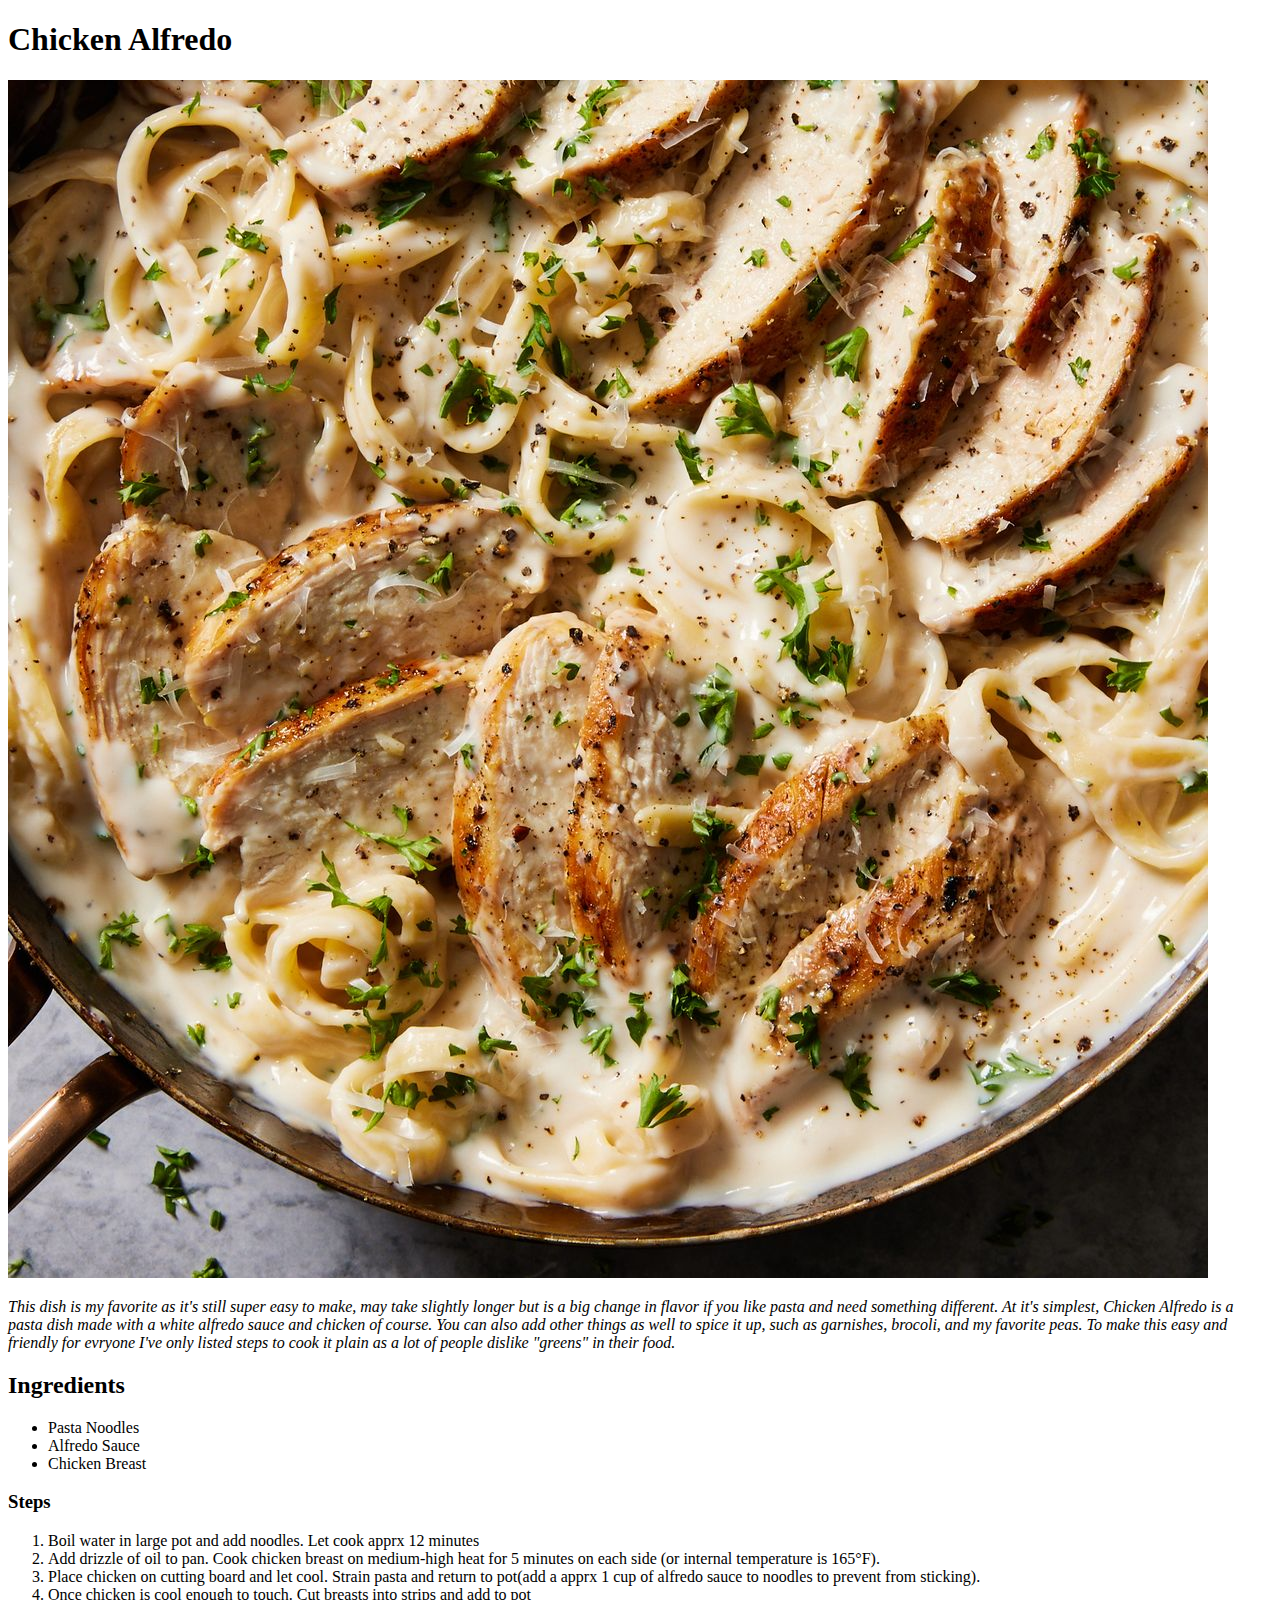
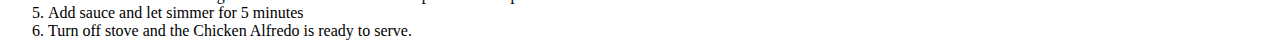
==== recipes/chicken-alfredo.html @ b1c55f77 "Add image dir and files for use + Add recipe pages" ====
<!DOCTYPE html>
<html lang="en">
<head>
    <meta charset="UTF-8">
    <meta name="viewport" content="width=device-width, initial-scale=1.0">
    <title>Recipes</title>
</head>
<body>
    <h1>Chicken Alfredo</h1>

    <img src="../images/chicken-alfredo.jpg"alt="Image of Chicken Alfredo served in a bowl">

    <p><em>This dish is my favorite as it's still super easy to make, may take slightly longer but is a big change in flavor if you like pasta and need something different. At it's simplest, Chicken Alfredo is a pasta dish made with a white alfredo sauce and chicken of course. You can also add other things as well to spice it up, such as garnishes, brocoli, and my favorite peas. To make this easy and friendly for evryone I've only listed steps to cook it plain as a lot of people dislike "greens" in their food.</em></p>

    <h2>Ingredients</h2>

    <ul>
        <li>Pasta Noodles</li>
        <li>Alfredo Sauce</li>
        <li>Chicken Breast</li>
    </ul>

    <h3>Steps</h3>

    <ol>
        <li>Boil water in large pot and add noodles. Let cook apprx 12 minutes</li>
        <li>Add drizzle of oil to pan. Cook chicken breast on medium-high heat for 5 minutes on each side (or internal temperature is 165&deg;F).</li>
        <li>Place chicken on cutting board and let cool. Strain pasta and return to pot(add a apprx 1 cup of alfredo sauce to noodles to prevent from sticking).</li>
        <li>Once chicken is cool enough to touch. Cut breasts into strips and add to pot</li>
        <li>Add sauce and let simmer for 5 minutes</li>
        <li>Turn off stove and the Chicken Alfredo is ready to serve.</li>
    </ol>
</body>
</html>
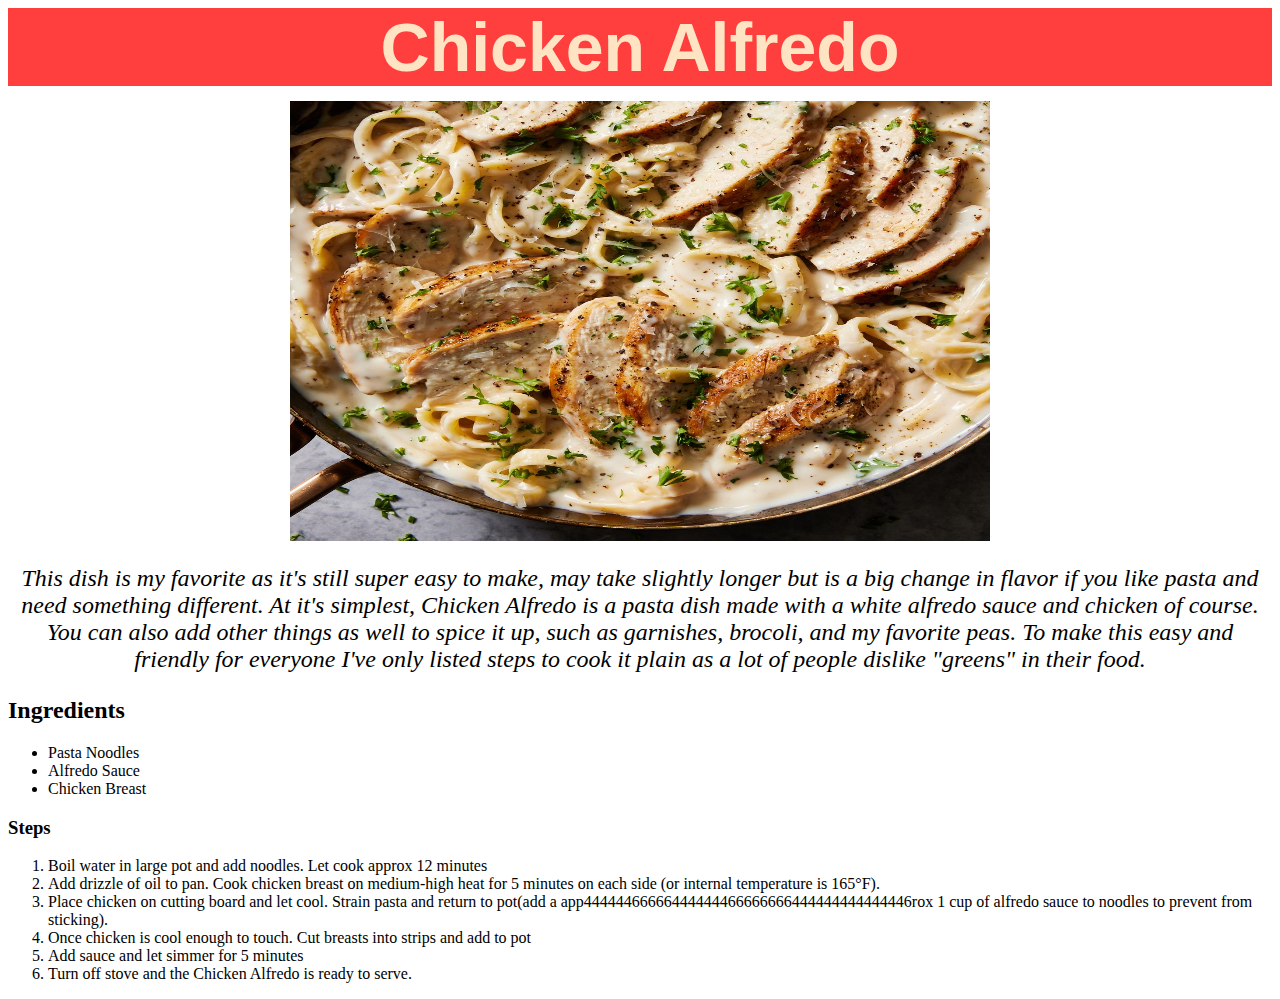
==== commit 8b721a78: "Linked all web pages tp stylesheet" ====
--- a/recipes/chicken-alfredo.html
+++ b/recipes/chicken-alfredo.html
@@ -4,13 +4,14 @@
     <meta charset="UTF-8">
     <meta name="viewport" content="width=device-width, initial-scale=1.0">
     <title>Recipes</title>
+    <link rel="stylesheet" href="../style.css">
 </head>
 <body>
-    <h1>Chicken Alfredo</h1>
+    <h1 id="title" class="center">Chicken Alfredo</h1>
 
-    <img src="../images/chicken-alfredo.jpg"alt="Image of Chicken Alfredo served in a bowl">
+    <img class="alfr-img" src="../images/chicken-alfredo.jpg"alt="Image of Chicken Alfredo served in a bowl">
 
-    <p><em>This dish is my favorite as it's still super easy to make, may take slightly longer but is a big change in flavor if you like pasta and need something different. At it's simplest, Chicken Alfredo is a pasta dish made with a white alfredo sauce and chicken of course. You can also add other things as well to spice it up, such as garnishes, brocoli, and my favorite peas. To make this easy and friendly for evryone I've only listed steps to cook it plain as a lot of people dislike "greens" in their food.</em></p>
+    <p id="para"class="center"><em>This dish is my favorite as it's still super easy to make, may take slightly longer but is a big change in flavor if you like pasta and need something different. At it's simplest, Chicken Alfredo is a pasta dish made with a white alfredo sauce and chicken of course. You can also add other things as well to spice it up, such as garnishes, brocoli, and my favorite peas. To make this easy and friendly for everyone I've only listed steps to cook it plain as a lot of people dislike "greens" in their food.</em></p>
 
     <h2>Ingredients</h2>
 
@@ -23,9 +24,9 @@
     <h3>Steps</h3>
 
     <ol>
-        <li>Boil water in large pot and add noodles. Let cook apprx 12 minutes</li>
+        <li>Boil water in large pot and add noodles. Let cook approx 12 minutes</li>
         <li>Add drizzle of oil to pan. Cook chicken breast on medium-high heat for 5 minutes on each side (or internal temperature is 165&deg;F).</li>
-        <li>Place chicken on cutting board and let cool. Strain pasta and return to pot(add a apprx 1 cup of alfredo sauce to noodles to prevent from sticking).</li>
+        <li>Place chicken on cutting board and let cool. Strain pasta and return to pot(add a app44444466666444444466666666444444444444446rox 1 cup of alfredo sauce to noodles to prevent from sticking).</li>
         <li>Once chicken is cool enough to touch. Cut breasts into strips and add to pot</li>
         <li>Add sauce and let simmer for 5 minutes</li>
         <li>Turn off stove and the Chicken Alfredo is ready to serve.</li>
--- a/style.css
+++ b/style.css
@@ -0,0 +1,76 @@
+/* Landing Page Styling*/
+.center {
+    text-align: center;
+}
+
+#title {
+    background-color: rgb(255, 62, 62);
+    margin-top: auto;
+    margin-bottom: auto;
+    font-size: 68px;
+    font-family: Arial, Helvetica, sans-serif;
+    color: bisque;
+    font-weight: bold;
+}
+
+a:link, a:visited {
+    background-color: rgb(255, 62, 62);
+    color: white;
+    padding: 14px 25px;
+    text-decoration: none;
+    display: flexbox;
+}
+
+a:hover, a:active {
+    background-color: red;
+}
+
+#hmpg-links {
+    font-size: 34px;
+    height: fit-content;
+    line-height: 500%;
+    font-family:  Lora, Arial, Helvetica, sans-serif;
+}
+
+.hmpg-background {
+    background-color: hsl(30deg, 87%, 83%);
+}
+
+/* Spaghetti Page Styling */
+
+.spg-img {
+    display: block;
+    margin:auto;
+    width: 725px;
+    padding-top: 15px;
+}
+
+#para {
+    font-family: Cambria, Cochin, Georgia, Times, 'Times New Roman', serif;
+    font-size: 24px;
+}
+
+/* Pizza Page Styling*/
+
+.za-img {
+    display: block;
+    margin: auto;
+    width: 700px;
+    height: 450px;
+    padding-top: 15px;
+}
+
+.alfr-img {
+    display: block;
+    margin: auto;
+    width: 700px;
+    height: 440px;
+    padding-top: 15px;
+}
+
+
+
+
+
+
+
